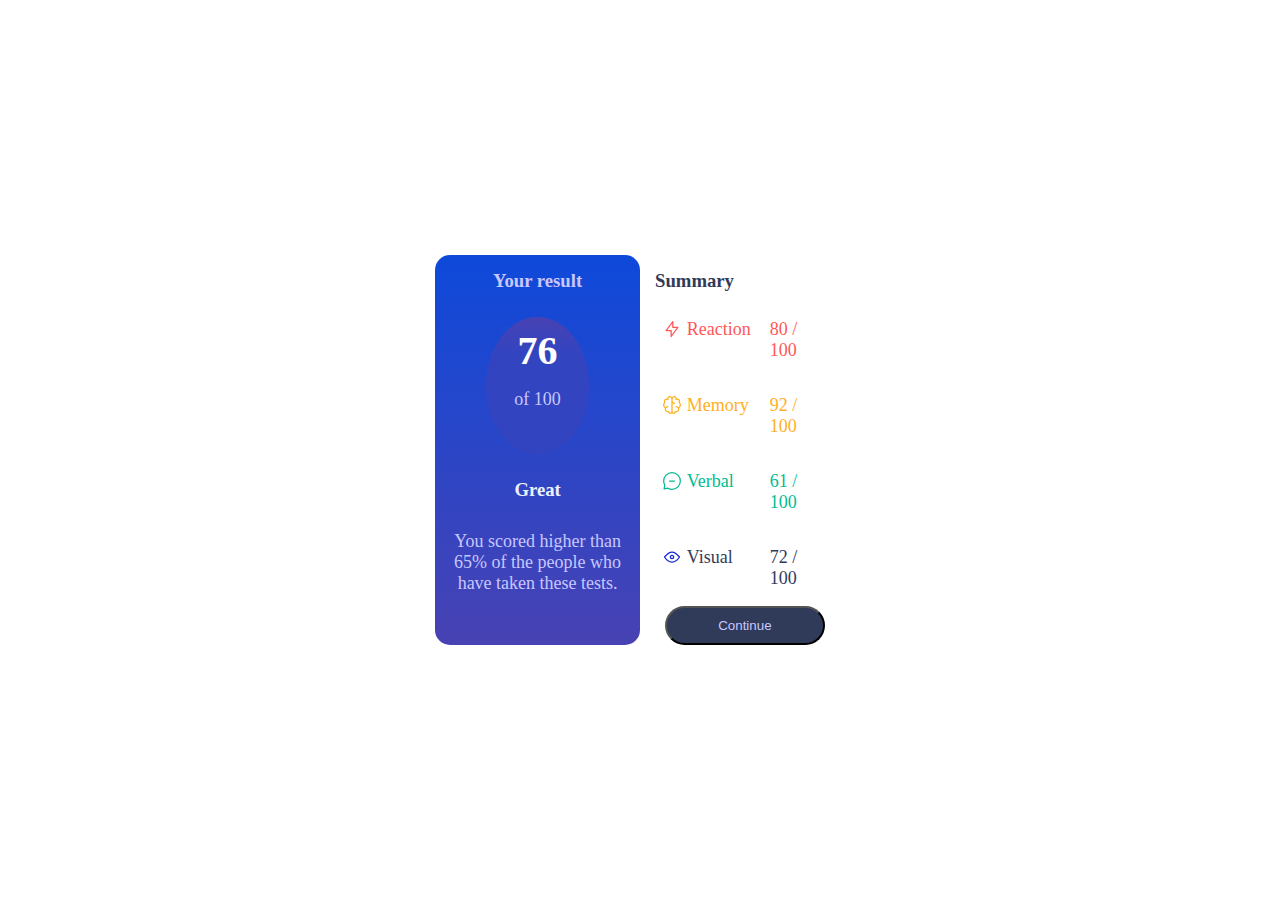
==== FrontendMentor/results-summary-component-main/index.html @ 87314bfa "(Not done) Add challenge from website: https://www.frontendmentor.io/challenges/results-summary-comp" ====
<!DOCTYPE html>
<html lang="en">

<head>
  <meta charset="UTF-8">
  <meta name="viewport" content="width=device-width, initial-scale=1.0">
  <title>Document</title>

  <link rel="stylesheet" href="./css/style.css">

  <script src="./script/jsscript.js"></script>
</head>

<body>

  <div class="container">
    <div class="card-result">
      <h3 class="result">Your result</h3>
      <div class="score">
        <h1>76</h1>
        <p>of 100</p>
      </div>

      <h3 class="great">Great</h3>
      <p class="detail">You scored higher than 65% of the people who have taken these tests.</p>
    </div>
    <div class="card-summary">
      <h3>Summary</h3>
      <div class="items">
        <div class="reaction"></div>
        <div class="memory"></div>
        <div class="verbal"></div>
        <div class="visual"></div>
      </div>
      <button>Continue</button>
    </div>
  </div>


</body>

</html>
---- FrontendMentor/results-summary-component-main/css/style.css ----
:root {
    --White: hsl(0, 0%, 100%);
    --PaleBlue: hsl(221, 100%, 96%);
    --LightLavender: hsl(241, 100%, 89%);
    --DarkGrayBlue: hsl(224, 30%, 27%);

    --LightSlateBlue: hsl(252, 100%, 67%);
    --LightRoyalBlue: rgb(46, 43, 233);
    --VioletBlue: hsla(256, 72%, 46%, 1);
    --PersianBlue: hsla(241, 72%, 46%, 0);

    --LightRed: hsl(0, 100%, 67%);
    --OrangeyYellow: hsl(39, 100%, 56%);
    --GreenTeal: hsl(166, 100%, 37%);
    --CobaltBlue: rgb(17, 37, 212);
}

/* @font-face {
    font-family: ;
    src: url();
} */

* {
    margin: 0;
    padding: 0;
    box-sizing: border-box;
    /* font-size: 18px; */
}

body {
    display: flex;
    align-items: center;
    justify-content: center;
    height: 100vh;
}

.container {
    display: grid;
    grid-template-columns: 50% 50%;
    width: 32%;
    min-height: 20%;
}

.card-result {
    align-items: center;
    text-align: center;
    border-radius: 15px;

    background: rgb(46, 43, 233);
    background: linear-gradient(0deg, rgba(46, 43, 233, 0.5826210826210827) 0%, rgba(72, 66, 179, 1) 0%, rgba(14, 73, 218, 1) 100%);
    /* width: 100%; */

}

.card-result .result {
    padding: 15px;
    text-align: center;
    color: var(--LightLavender);
}

.card-result p {
    margin: 15px;
    color: var(--LightLavender);
}

p {
    font-size: 18px;
}

.score {
    width: 50%;
    height: 35%;
    display: inline-block;
    /* padding: 20px; */
    margin: 10px;
    border-radius: 80%;
    font-size: 20px;
    color: #fff;
    text-align: center;
    align-items: center;
    background: rgb(14, 73, 218);
    background: linear-gradient(180deg, rgba(14, 73, 218, 1) 0%, rgba(72, 66, 179, 1) 0%, rgba(51, 68, 193, 1) 26%);
}

.score h1 {
    padding-top: 10px;
}

.card-summary {
    border-width: 0.1px;
    border-radius: 15px;
    padding-left: 5px;
    /* border: solid rgb(61, 61, 61); */
}

.card-summary h3 {
    padding-left: 10px;
    padding-top: 15px;
    padding-bottom: 10px;
    color: var(--DarkGrayBlue);
}

.reaction,
.memory,
.verbal,
.visual {
    display: grid;
    grid-template-columns: 15% 50% 30%;
    padding: 17px;
}

.reaction {
    color: var(--LightRed);
}

.memory {
    color: var(--OrangeyYellow);
}

.verbal {
    color: var(--GreenTeal);
}

.visual {
    color: var(--DarkGrayBlue);
}

button {
    display: block;
    align-items: center;
    position: relative;
    padding: 10px;
    border-radius: 20px;
    margin-left: 10%;
    min-width: 80%;
    cursor: pointer;
    text-align: center;
    background-color: var(--DarkGrayBlue);
    color: var(--LightLavender);
}

.great {
    color: var(--PaleBlue);
    padding: 15px;
}

.detail {
    padding-bottom: 20px;
}

@media screen and (max-width: 1100px) {
    .container {
        display: block;
    }

    p {
        font-size: 15px;
    }

    img {
        width: 50%;
    }
}

@media screen and (max-width: 700px) {
    p {
        font-size: 12px;
    }

    h1 {
        font-size: 20px;
    }

    h3 {
        font-size: 15;
    }
}
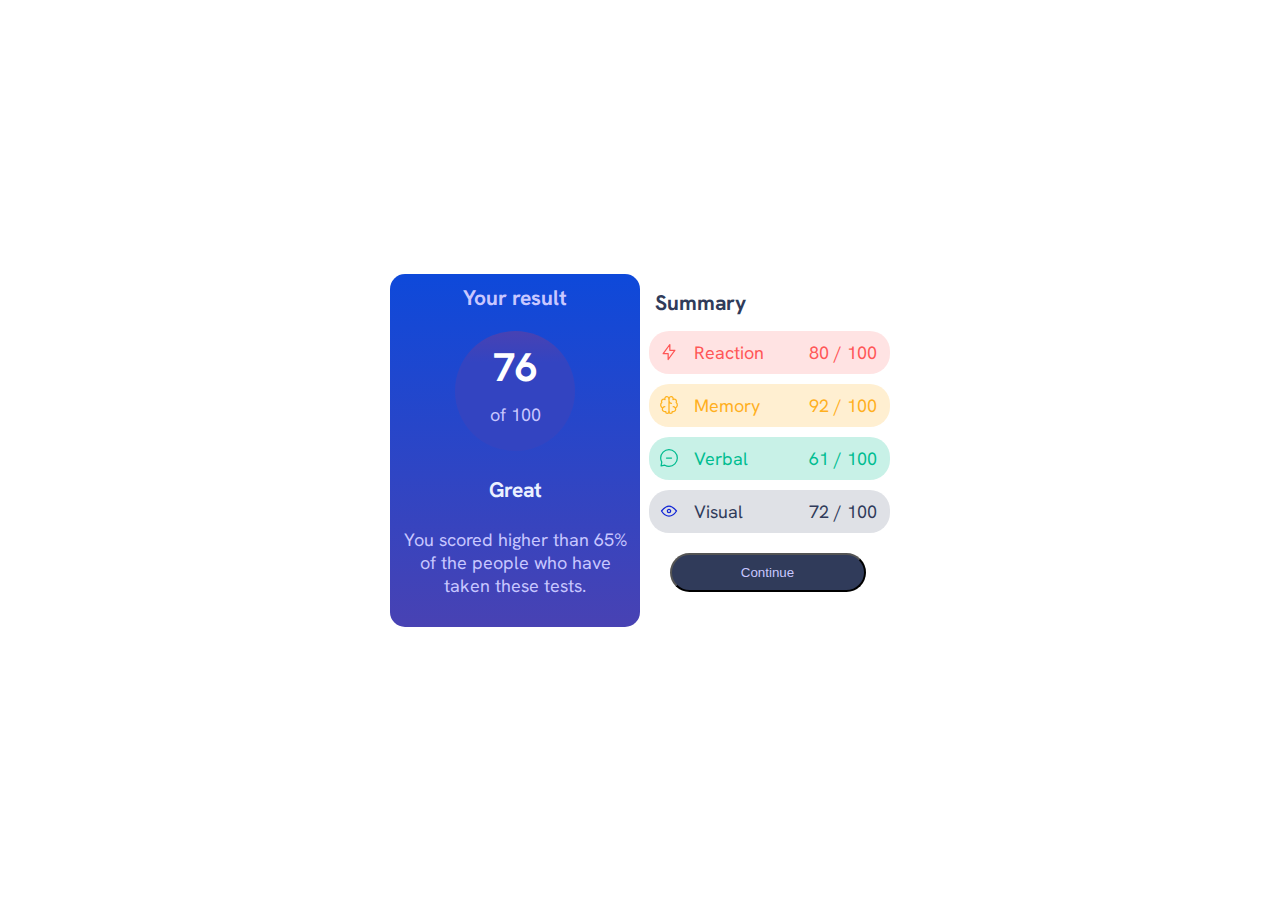
==== commit f11d7835: "(Responsive complete) Add CSS code for responsive" ====
--- a/FrontendMentor/results-summary-component-main/index.html
+++ b/FrontendMentor/results-summary-component-main/index.html
@@ -17,7 +17,7 @@
     <div class="card-result">
       <h3 class="result">Your result</h3>
       <div class="score">
-        <h1>76</h1>
+        <h1 class="summary">76</h1>
         <p>of 100</p>
       </div>
 
--- a/FrontendMentor/results-summary-component-main/css/style.css
+++ b/FrontendMentor/results-summary-component-main/css/style.css
@@ -15,30 +15,31 @@
     --CobaltBlue: rgb(17, 37, 212);
 }
 
-/* @font-face {
-    font-family: ;
-    src: url();
-} */
+@font-face {
+    font-family: "Hanken-Grotesk";
+    src: url(../assets/fonts/HankenGrotesk-VariableFont_wght.ttf);
+}
 
 * {
     margin: 0;
     padding: 0;
     box-sizing: border-box;
-    /* font-size: 18px; */
 }
 
 body {
     display: flex;
     align-items: center;
     justify-content: center;
-    height: 100vh;
+    min-height: 100vh;
+    font-family: "Hanken-Grotesk";
+    font-size: 18px;
 }
 
 .container {
     display: grid;
     grid-template-columns: 50% 50%;
-    width: 32%;
-    min-height: 20%;
+    max-width: 500px;
+    min-height: 200px;
 }
 
 .card-result {
@@ -48,18 +49,16 @@
 
     background: rgb(46, 43, 233);
     background: linear-gradient(0deg, rgba(46, 43, 233, 0.5826210826210827) 0%, rgba(72, 66, 179, 1) 0%, rgba(14, 73, 218, 1) 100%);
-    /* width: 100%; */
-
 }
 
 .card-result .result {
-    padding: 15px;
+    padding: 10px;
     text-align: center;
     color: var(--LightLavender);
 }
 
 .card-result p {
-    margin: 15px;
+    margin: 10px;
     color: var(--LightLavender);
 }
 
@@ -68,12 +67,11 @@
 }
 
 .score {
-    width: 50%;
-    height: 35%;
+    width: 120px;
+    height: 120px;
     display: inline-block;
-    /* padding: 20px; */
     margin: 10px;
-    border-radius: 80%;
+    border-radius: 50%;
     font-size: 20px;
     color: #fff;
     text-align: center;
@@ -90,13 +88,12 @@
     border-width: 0.1px;
     border-radius: 15px;
     padding-left: 5px;
-    /* border: solid rgb(61, 61, 61); */
 }
 
 .card-summary h3 {
     padding-left: 10px;
     padding-top: 15px;
-    padding-bottom: 10px;
+    padding-bottom: 15px;
     color: var(--DarkGrayBlue);
 }
 
@@ -106,23 +103,38 @@
 .visual {
     display: grid;
     grid-template-columns: 15% 50% 30%;
-    padding: 17px;
+    padding-top: 10px;
+    padding-bottom: 10px;
+    padding-left: 10px;
+    align-items: center;
+    margin-bottom: 10px;
+    margin-left: 4px;
 }
+
 
 .reaction {
     color: var(--LightRed);
+    background: hsla(0, 100%, 67%, 0.167);
+    border-radius: 20px;
 }
 
 .memory {
     color: var(--OrangeyYellow);
+    background-color: hsla(39, 100%, 56%, 0.203);
+    border-radius: 20px;
 }
 
 .verbal {
     color: var(--GreenTeal);
+    background-color: hsla(166, 100%, 37%, 0.215);
+    border-radius: 20px;
 }
 
 .visual {
     color: var(--DarkGrayBlue);
+    background-color: hsla(224, 30%, 27%, 0.152);
+    border-radius: 20px;
+    margin-bottom: 20px;
 }
 
 button {
@@ -148,30 +160,20 @@
     padding-bottom: 20px;
 }
 
-@media screen and (max-width: 1100px) {
+@media screen and (max-width: 490px) {
     .container {
         display: block;
     }
 
     p {
-        font-size: 15px;
+        font-size: 12px;
     }
 
     img {
         width: 50%;
     }
-}
 
-@media screen and (max-width: 700px) {
-    p {
-        font-size: 12px;
-    }
-
-    h1 {
-        font-size: 20px;
-    }
-
-    h3 {
-        font-size: 15;
+    .container {
+        max-width: auto;
     }
 }